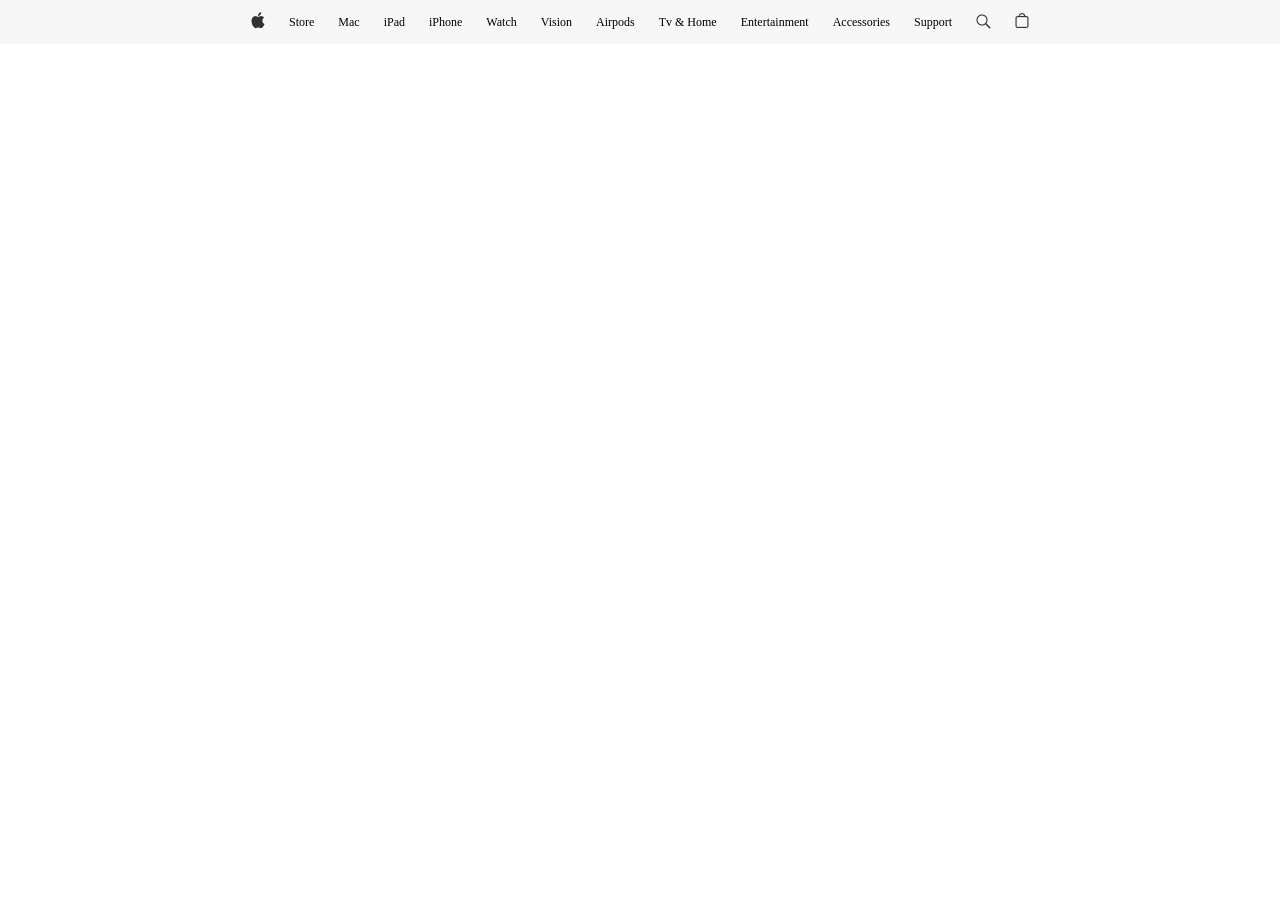
==== store.html @ e1847d2d "ehnii page duussan" ====
<!doctype html>
<html lang="en">
  <head>
    <meta charset="UTF-8" />
    <meta name="viewport" content="width=device-width, initial-scale=1.0" />
    <title>Store</title>
    <link rel="stylesheet" href="style2.css" />
  </head>
  <body>
    <nav>
      <img src="./logo.png" class="logo" />
      <a>Store</a>
      <a>Mac</a>
      <a>iPad</a>
      <a>iPhone</a>
      <a>Watch</a>
      <a>Vision</a>
      <a>Airpods</a>
      <a>Tv & Home</a>
      <a>Entertainment</a>
      <a>Accessories</a>
      <a>Support</a>
      <img src="../search.png" class="search" />
      <img src="../bag.png" class="bag" />
    </nav>
  </body>
</html>
---- style2.css ----
* {
  box-sizing: border-box;
  margin: 0;
  font-family: inter;
}
body {
  display: flex;
  align-items: center;
  flex-direction: column;
}
/* navbar fixed */
nav {
  width: 100%;
  height: 44px;
  display: flex;
  gap: 24px;
  font-family: Inter;
  font-size: 12px;
  font-weight: 400;
  align-items: center;
  justify-content: center;
  background-color: #f5f5f7cc;
  position: fixed;
}
.logo {
  width: 14px;
  height: 44px;
}
.search {
  width: 15px;
  height: 44px;
}
.bag {
  width: 14px;
  height: 44px;
}
/* navbar end */
span {
  font-family: inter;
  font-size: 14px;
  font-weight: 400;
  display: flex;
  justify-content: center;
  color: #1d1d1f;
  padding-top: 60px;
}
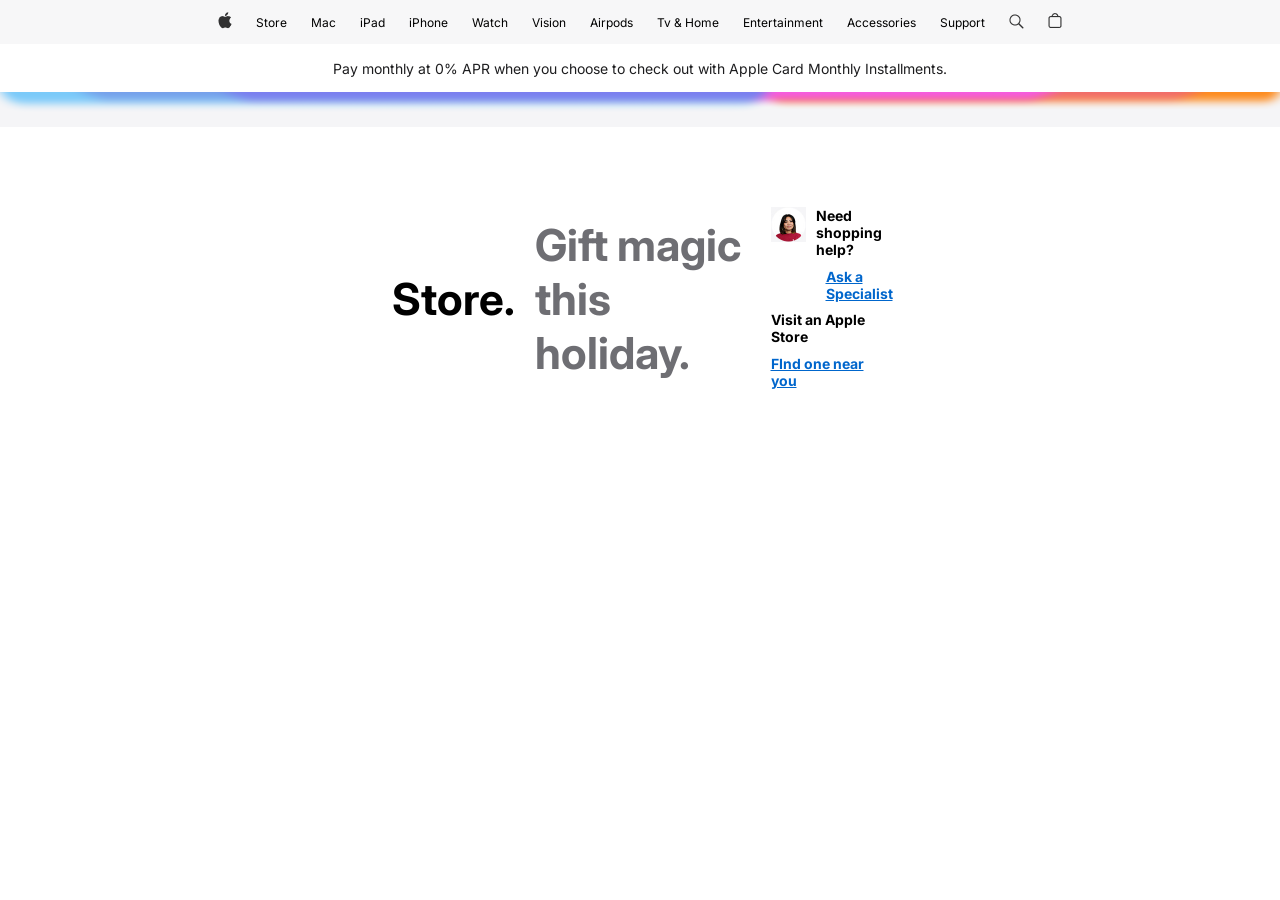
==== commit 18a0ab9a: "main ynzalna" ====
--- a/store.html
+++ b/store.html
@@ -5,6 +5,13 @@
     <meta name="viewport" content="width=device-width, initial-scale=1.0" />
     <title>Store</title>
     <link rel="stylesheet" href="style2.css" />
+
+    <link rel="preconnect" href="https://fonts.googleapis.com" />
+    <link rel="preconnect" href="https://fonts.gstatic.com" crossorigin />
+    <link
+      href="https://fonts.googleapis.com/css2?family=Inter:ital,opsz,wght@0,14..32,100..900;1,14..32,100..900&display=swap"
+      rel="stylesheet"
+    />
   </head>
   <body>
     <nav>
@@ -23,5 +30,23 @@
       <img src="../search.png" class="search" />
       <img src="../bag.png" class="bag" />
     </nav>
+    <span
+      >Pay monthly at 0% APR when you choose to check out with Apple Card
+      Monthly Installments.
+    </span>
+    <img class="color" src="./store-header.png" />
+    <main>
+      <h1>Store.</h1>
+      <h2>Gift magic this holiday.</h2>
+      <div class="Specialist">
+        <div class="specialist1">
+          <img src="./store-specialist.png" />
+          <p>Need shopping help?</p>
+        </div>
+        <a id="a">Ask a Specialist</a>
+        <p>Visit an Apple Store</p>
+        <a id="a2">FInd one near you</a>
+      </div>
+    </main>
   </body>
 </html>
--- a/style2.css
+++ b/style2.css
@@ -44,3 +44,61 @@
   color: #1d1d1f;
   padding-top: 60px;
 }
+.color {
+  width: 100%;
+  height: 35px;
+  margin-top: 15px;
+}
+main {
+  display: flex;
+  justify-content: center;
+  align-items: center;
+  padding-top: 80px;
+  gap: 20px;
+}
+h1 {
+  font-size: 44px;
+  font-weight: 700;
+}
+h2 {
+  font-size: 44px;
+  font-weight: 700;
+  color: #6e6e73;
+  width: 216px;
+}
+.Specialist {
+  display: flex;
+  flex-direction: column;
+  justify-content: space-between;
+  width: 118px;
+  height: 184px;
+}
+.specialist1 {
+  display: flex;
+  gap: 10px;
+}
+main img {
+  width: 35px;
+  height: 35px;
+}
+main p {
+  font-size: 14px;
+  font-weight: 700;
+  margin-bottom: 4px;
+}
+main a {
+  font-size: 14px;
+  font-weight: 700;
+  color: #0066cc;
+  text-decoration: underline;
+  width: 65px;
+  height: 36px;
+}
+#a {
+  position: relative;
+  left: 55px;
+}
+#a2 {
+  width: 100px;
+  height: 36px;
+}
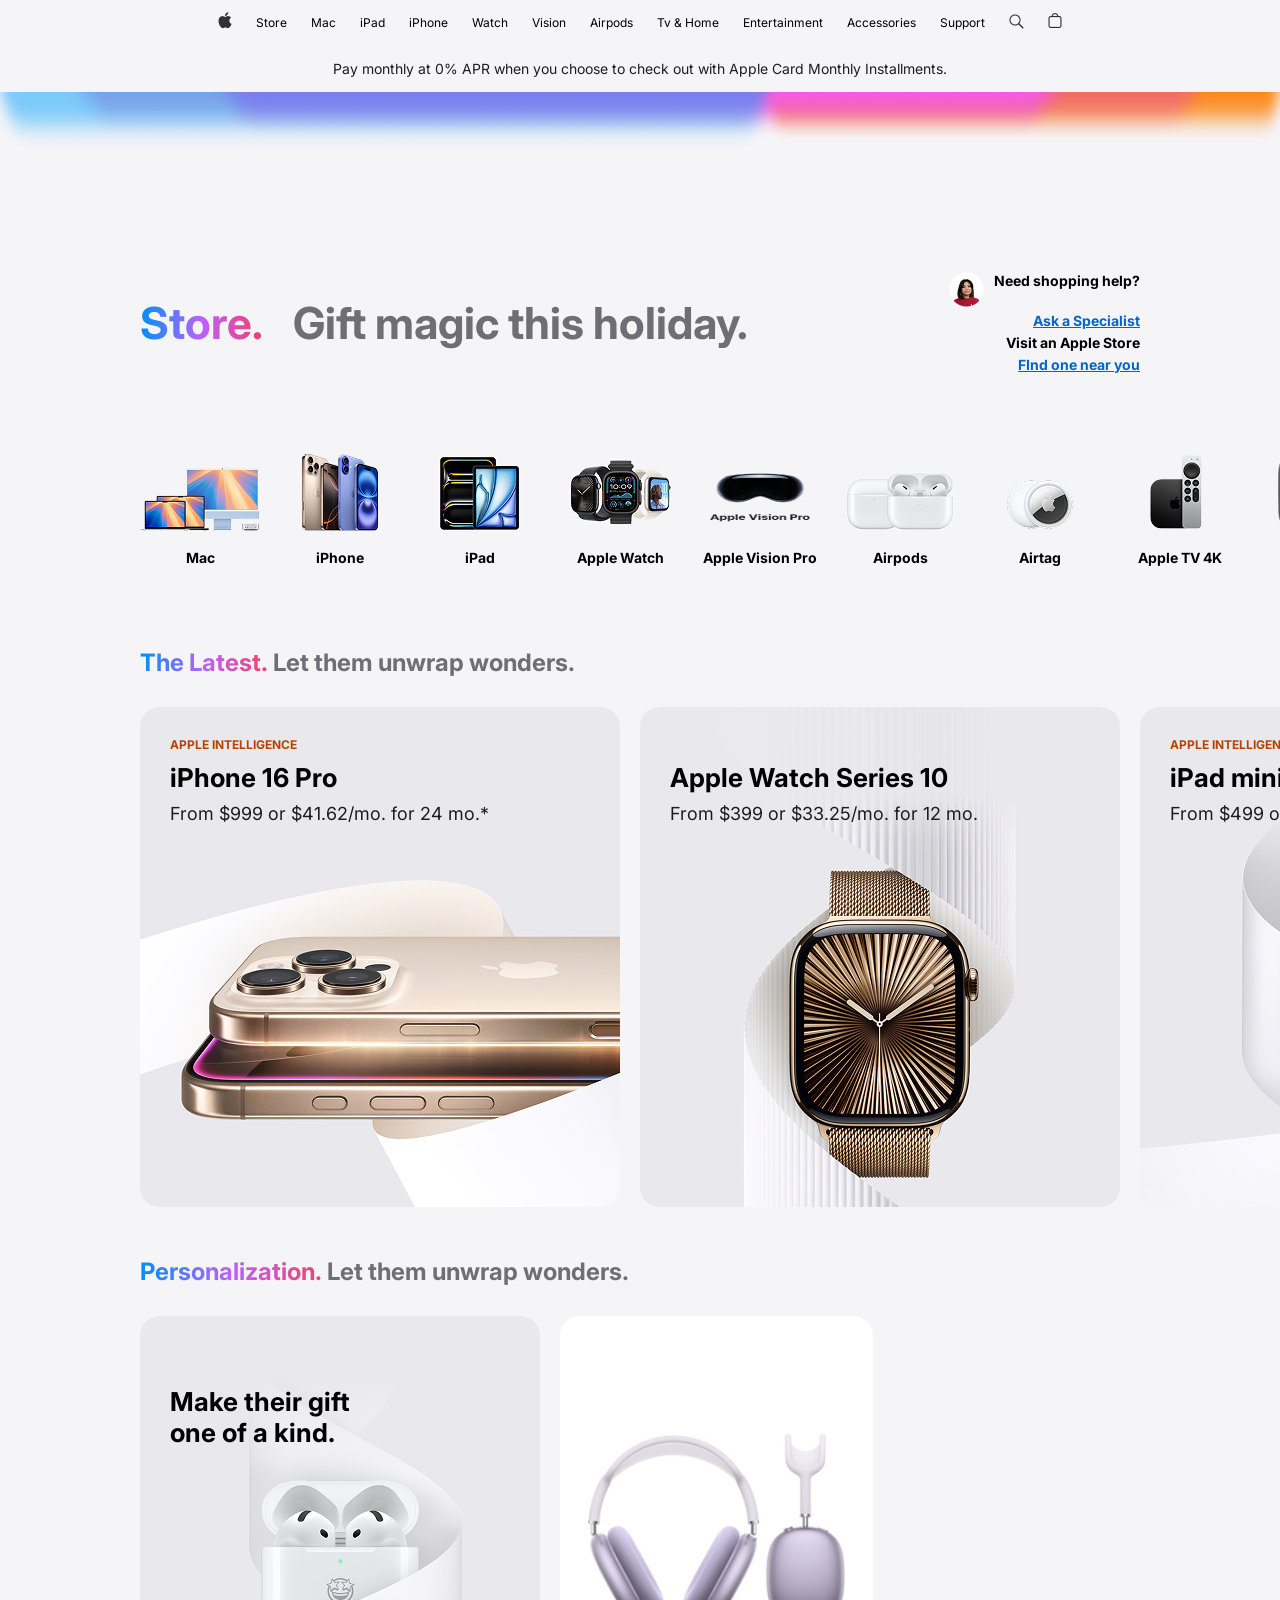
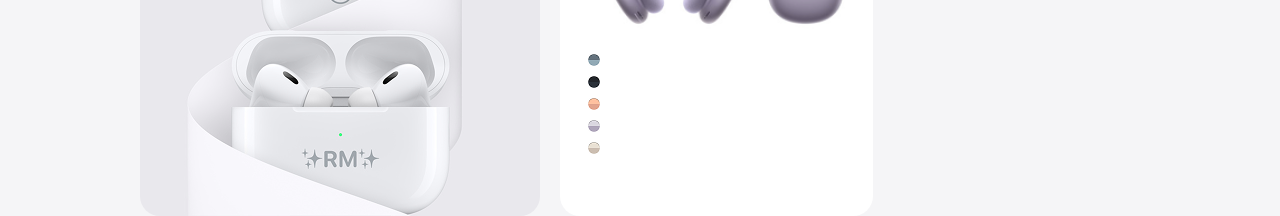
==== commit d384f945: "personalizationasaa urgljluulne" ====
--- a/store.html
+++ b/store.html
@@ -5,7 +5,6 @@
     <meta name="viewport" content="width=device-width, initial-scale=1.0" />
     <title>Store</title>
     <link rel="stylesheet" href="style2.css" />
-
     <link rel="preconnect" href="https://fonts.googleapis.com" />
     <link rel="preconnect" href="https://fonts.gstatic.com" crossorigin />
     <link
@@ -36,17 +35,118 @@
     </span>
     <img class="color" src="./store-header.png" />
     <main>
-      <h1>Store.</h1>
-      <h2>Gift magic this holiday.</h2>
+      <div class="header">
+        <h1>Store.</h1>
+        <h2>Gift magic this holiday.</h2>
+      </div>
       <div class="Specialist">
         <div class="specialist1">
           <img src="./store-specialist.png" />
           <p>Need shopping help?</p>
         </div>
-        <a id="a">Ask a Specialist</a>
+        <a>Ask a Specialist</a>
         <p>Visit an Apple Store</p>
-        <a id="a2">FInd one near you</a>
+        <a>FInd one near you</a>
       </div>
     </main>
+    <!-- product section -->
+    <section>
+      <div>
+        <img src="./store-card-13-mac-nav-202410.png" />
+        <p>Mac</p>
+      </div>
+      <div>
+        <img src="./store-card-13-iphone-nav-202409_GEO_US.png" />
+        <p>iPhone</p>
+      </div>
+      <div>
+        <img src="./store-card-13-ipad-nav-202405.png" />
+        <p>iPad</p>
+      </div>
+      <div>
+        <img src="./store-card-13-watch-nav-202409.png" />
+        <p>Apple Watch</p>
+      </div>
+      <div>
+        <img src="./Listitem.png" />
+        <p>Apple Vision Pro</p>
+      </div>
+      <div>
+        <img src="./store-card-13-airpods-nav-202409.png" />
+        <p>Airpods</p>
+      </div>
+      <div>
+        <img src="./store-card-13-airtags-nav-202108.png" />
+        <p>Airtag</p>
+      </div>
+      <div>
+        <img src="./store-card-13-appletv-nav-202210.png" />
+        <p>Apple TV 4K</p>
+      </div>
+      <div>
+        <img src="./store-card-13-homepod-nav-202301.png" />
+        <p>HomePod</p>
+      </div>
+      <div>
+        <img src="./store-card-13-accessories-nav-202409.png" />
+        <p>Accessories</p>
+      </div>
+      <div>
+        <img src="store-card-13-holiday-giftcards-asit-agc-nav-202111.png" />
+        <p>Apple Gift Card</p>
+      </div>
+    </section>
+
+    <div class="small-text">
+      <h1>The Latest.</h1>
+      <h2>Let them unwrap wonders.</h2>
+    </div>
+    <!-- products -->
+    <div class="Thelatest">
+      <div class="latest1">
+        <h6>APPLE INTELLIGENCE</h6>
+        <h4>iPhone 16 Pro</h4>
+        <p>From $999 or $41.62/mo. for 24 mo.*</p>
+      </div>
+      <div class="latest2">
+        <h4>Apple Watch Series 10</h4>
+        <p>From $399 or $33.25/mo. for 12 mo.</p>
+      </div>
+      <div class="latest3">
+        <h6>APPLE INTELLIGENCE</h6>
+        <h4>iPad mini</h4>
+        <p>From $499 or $41.58/mo. for 12 mo.</p>
+      </div>
+      <div class="latest4">
+        <h6>APPLE INTELLIGENCE</h6>
+        <h4>MacBook Pro</h4>
+        <p>From $1599 or $133.25/mo. for 12 mo.</p>
+      </div>
+    </div>
+    <div class="small-text">
+      <h1>Personalization.</h1>
+      <h2>Let them unwrap wonders.</h2>
+    </div>
+    <div class="personal">
+      <div class="personal1">Make their gift one of a kind.</div>
+      <div class="personal2">
+        <img src="./airpods-max-select-202409-purple.png" />
+        <div class="items">
+          <img src="./Item → airpods-max-select-202409-blue_SW_COLOR.png" /><img
+            src="./Item → airpods-max-select-202409-midnight_SW_COLOR.png"
+          /><img
+            src="./Item → airpods-max-select-202409-orange_SW_COLOR.png"
+          /><img
+            src="./Item → airpods-max-select-202409-purple_SW_COLOR.png"
+          /><img
+            src="./Item → airpods-max-select-202409-starlight_SW_COLOR.png"
+          />
+        </div>
+      </div>
+      <div class="personal3"></div>
+      <div class="personal4"></div>
+      <div class="personal5"></div>
+      <div class="personal6"></div>
+    </div>
   </body>
 </html>
--- a/style2.css
+++ b/style2.css
@@ -5,8 +5,8 @@
 }
 body {
   display: flex;
-  align-items: center;
-  flex-direction: column;
+  flex-direction: column;
+  background-color: #f5f5f7;
 }
 /* navbar fixed */
 nav {
@@ -46,32 +46,45 @@
 }
 .color {
   width: 100%;
-  height: 35px;
+  height: 100px;
   margin-top: 15px;
 }
 main {
   display: flex;
-  justify-content: center;
+  justify-content: space-between;
   align-items: center;
   padding-top: 80px;
   gap: 20px;
+  width: 100%;
+  padding-left: 140px;
+  padding-right: 140px;
+}
+.header {
+  display: flex;
+  gap: 30px;
 }
 h1 {
+  background-image: linear-gradient(
+    90deg,
+    #0090f7 0%,
+    #ba62fc 50%,
+    #f2416b 100%
+  );
+  background-clip: text;
+  -webkit-background-clip: text;
+  -webkit-text-fill-color: transparent;
   font-size: 44px;
-  font-weight: 700;
 }
 h2 {
   font-size: 44px;
   font-weight: 700;
   color: #6e6e73;
-  width: 216px;
 }
 .Specialist {
   display: flex;
   flex-direction: column;
-  justify-content: space-between;
-  width: 118px;
-  height: 184px;
+  gap: 5px;
+  text-align: end;
 }
 .specialist1 {
   display: flex;
@@ -84,21 +97,159 @@
 main p {
   font-size: 14px;
   font-weight: 700;
-  margin-bottom: 4px;
 }
 main a {
   font-size: 14px;
   font-weight: 700;
   color: #0066cc;
   text-decoration: underline;
-  width: 65px;
-  height: 36px;
-}
-#a {
-  position: relative;
-  left: 55px;
-}
-#a2 {
-  width: 100px;
-  height: 36px;
-}
+}
+section {
+  width: 100vw;
+  height: 145px;
+  padding-left: 140px;
+  display: flex;
+  margin-top: 80px;
+  gap: 20px;
+  text-align: center;
+  font-size: 14px;
+  font-weight: 700;
+  overflow-x: scroll;
+  scroll-behavior: smooth;
+  scrollbar-width: none;
+}
+section img {
+  width: 120px;
+  height: 78px;
+}
+section p {
+  margin-top: 15px;
+}
+.small-text {
+  font-size: 24px;
+  font-weight: 700;
+  padding-left: 140px;
+  display: flex;
+  gap: 5px;
+  margin-top: 50px;
+}
+.small-text h1 {
+  font-size: 24px;
+  font-weight: 700;
+}
+.small-text h2 {
+  font-size: 24px;
+  font-weight: 700;
+}
+/* products AAAAAAAAA */
+.Thelatest {
+  display: flex;
+  width: 100%;
+  height: 500px;
+  gap: 20px;
+  padding-left: 140px;
+  margin-top: 30px;
+  overflow-x: scroll;
+  scroll-behavior: smooth;
+}
+.Thelatest div {
+  min-width: 480px;
+  height: 500px;
+  border-radius: 20px;
+  padding: 30px;
+  display: flex;
+  gap: 10px;
+  flex-direction: column;
+}
+h6 {
+  color: #b64400;
+  font-size: 12px;
+  font-weight: 700;
+}
+h4 {
+  font-size: 26px;
+  font-weight: 700;
+}
+.Thelatest p {
+  font-size: 18px;
+  font-weight: 400;
+  color: #1d1d1f;
+}
+
+.latest1 {
+  background-image: url(./store-card-50-holiday-iphone-pro-202411_GEO_US.png);
+  background-size: cover;
+}
+.latest2 {
+  background-image: url(./store-card-50-holiday-watch-s10-202411.png);
+  background-size: cover;
+}
+.latest2 h4 {
+  margin-top: 25px;
+}
+.latest3 {
+  background-image: url(./store-card-50-holiday-ipad-mini-202411.png);
+  background-size: cover;
+}
+.latest4 {
+  background-image: url(./store-card-50-holiday-macbook-pro-202411.png);
+  background-size: cover;
+}
+/* product2 aaakjaas */
+.personal {
+  width: 100%;
+  height: 500px;
+  display: flex;
+  gap: 20px;
+  overflow-x: scroll;
+  scroll-behavior: smooth;
+  padding-left: 140px;
+  margin-top: 30px;
+}
+.personal div {
+  height: 500px;
+  border-radius: 20px;
+  display: flex;
+  gap: 10px;
+  flex-direction: column;
+}
+.personal1 {
+  background-image: url(./store-card-40-holiday-engraving-202411.png);
+  background-size: cover;
+  background-repeat: no-repeat;
+  min-width: 400px;
+  font-size: 26px;
+  font-weight: 700;
+  padding-left: 30px;
+  padding-top: 70px;
+  padding-right: 190px;
+}
+.personal2 {
+  min-width: 313px;
+  background-color: white;
+  padding-top: 71px;
+  padding-left: 28px;
+  padding-right: 28px;
+  padding-bottom: 32px;
+}
+.items {
+  width: 88px;
+  height: 12px;
+  display: flex;
+}
+.items img {
+  width: 12px;
+  height: 12px;
+}
+.personal3 {
+  min-width: 313px;
+}
+.personal4 {
+  min-width: 313px;
+}
+.personal5 {
+  min-width: 313px;
+}
+.personal6 {
+  min-width: 313px;
+}
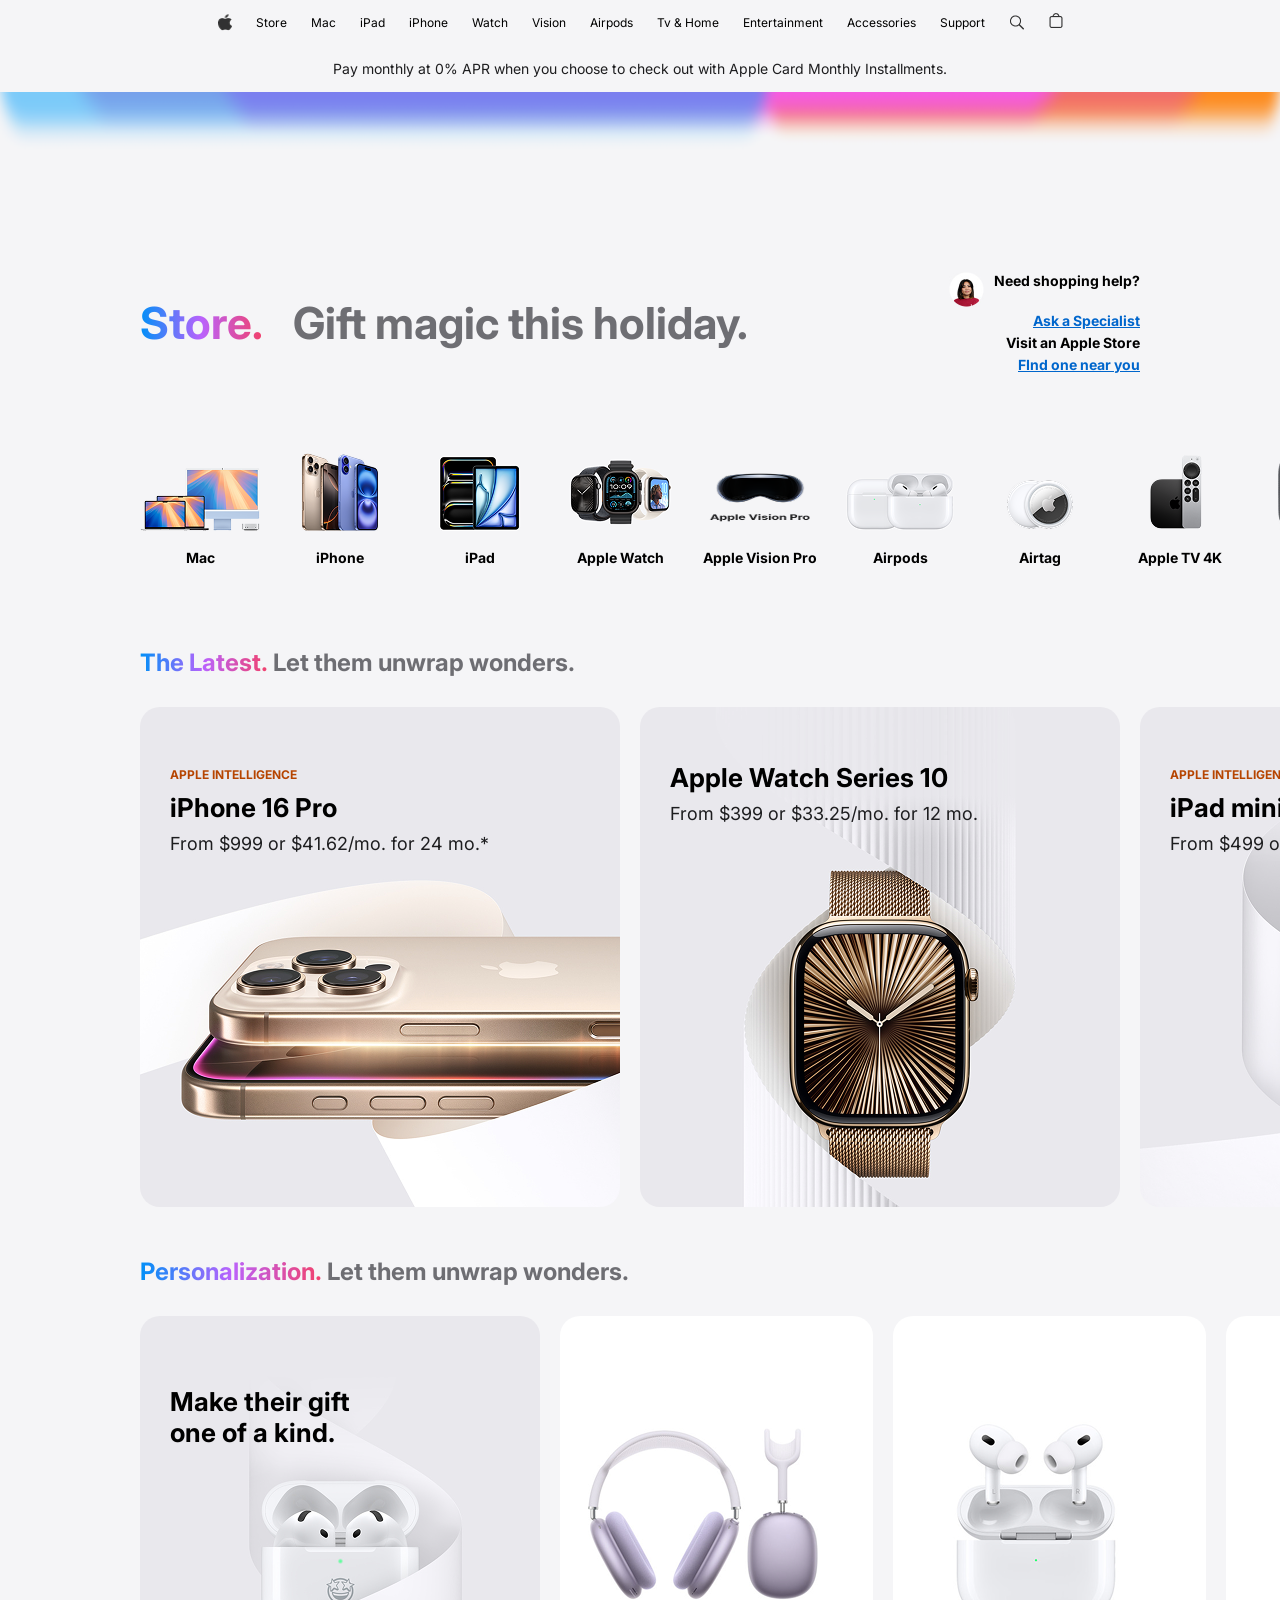
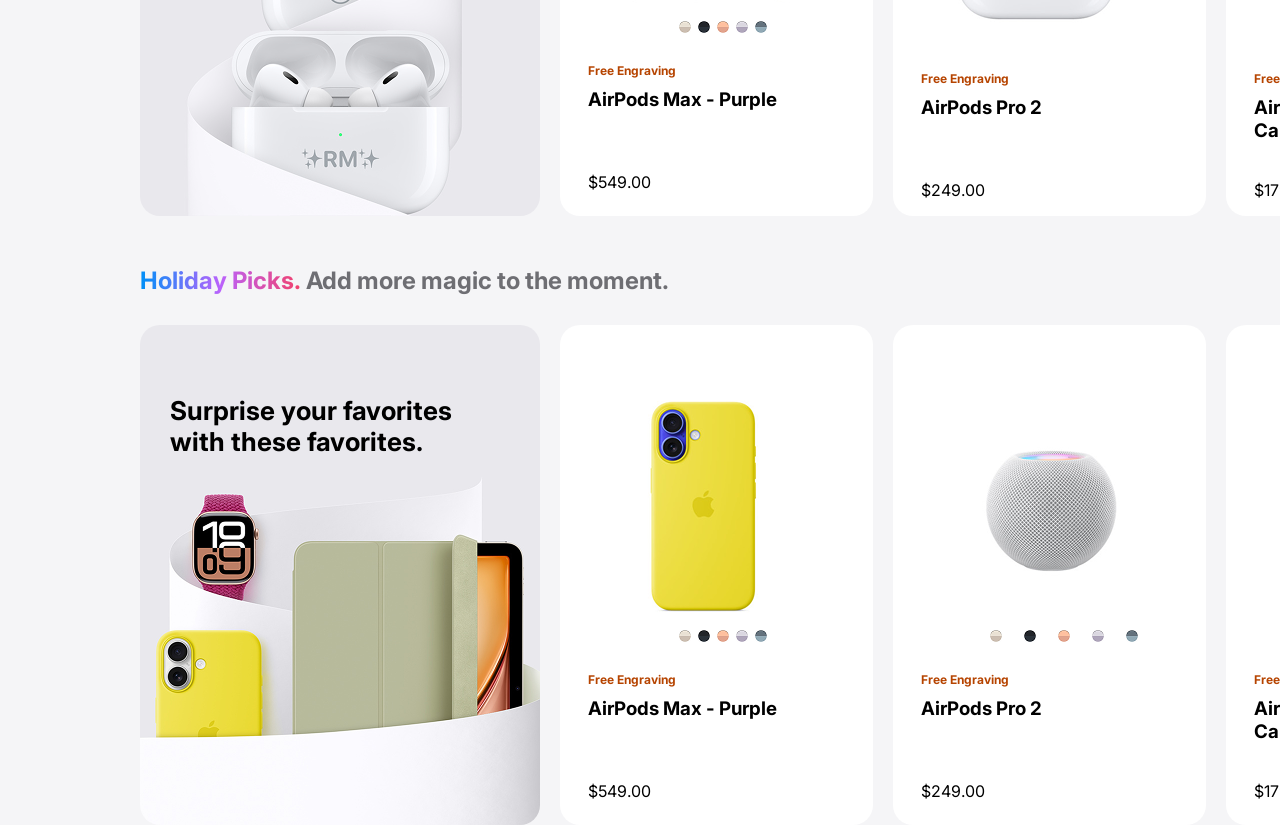
==== commit 28be4ec9: "done" ====
--- a/store.html
+++ b/store.html
@@ -4,7 +4,7 @@
     <meta charset="UTF-8" />
     <meta name="viewport" content="width=device-width, initial-scale=1.0" />
     <title>Store</title>
-    <link rel="stylesheet" href="style2.css" />
+    <link rel="stylesheet" href="store.css" />
     <link rel="preconnect" href="https://fonts.googleapis.com" />
     <link rel="preconnect" href="https://fonts.gstatic.com" crossorigin />
     <link
@@ -14,7 +14,7 @@
   </head>
   <body>
     <nav>
-      <img src="./logo.png" class="logo" />
+      <img src="./navbar_item_apple-logo.png" class="navbar_logo" />
       <a>Store</a>
       <a>Mac</a>
       <a>iPad</a>
@@ -26,8 +26,8 @@
       <a>Entertainment</a>
       <a>Accessories</a>
       <a>Support</a>
-      <img src="../search.png" class="search" />
-      <img src="../bag.png" class="bag" />
+      <img src="./navbar_item_search.png" class="search" />
+      <img src="./navbar_item_bag.png" class="bag" />
     </nav>
     <span
       >Pay monthly at 0% APR when you choose to check out with Apple Card
@@ -130,23 +130,171 @@
     <div class="personal">
       <div class="personal1">Make their gift one of a kind.</div>
       <div class="personal2">
-        <img src="./airpods-max-select-202409-purple.png" />
+        <img src="./personal_item_2.png" />
         <div class="items">
-          <img src="./Item → airpods-max-select-202409-blue_SW_COLOR.png" /><img
-            src="./Item → airpods-max-select-202409-midnight_SW_COLOR.png"
-          /><img
-            src="./Item → airpods-max-select-202409-orange_SW_COLOR.png"
-          /><img
-            src="./Item → airpods-max-select-202409-purple_SW_COLOR.png"
-          /><img
-            src="./Item → airpods-max-select-202409-starlight_SW_COLOR.png"
-          />
-        </div>
-      </div>
-      <div class="personal3"></div>
-      <div class="personal4"></div>
-      <div class="personal5"></div>
-      <div class="personal6"></div>
+          <img src="./personal_color_1.png" /><img
+            src="./personal_color_2.png"
+          /><img src="./personal_color_3.png" /><img
+            src="./personal_color_4.png"
+          /><img src="./personal_color_5.png" />
+        </div>
+        <div class="price">
+          <div class="price1">
+            <h6>Free Engraving</h6>
+            <h3>AirPods Max - Purple</h3>
+          </div>
+          <div class="price2">
+            <p>$549.00</p>
+          </div>
+        </div>
+      </div>
+      <div class="personal3">
+        <div class="personal2">
+          <img src="./personal_item_3.png" />
+          <div class="price">
+            <div class="price1">
+              <h6>Free Engraving</h6>
+              <h3>AirPods Pro 2</h3>
+            </div>
+            <div class="price2">
+              <p>$249.00</p>
+            </div>
+          </div>
+        </div>
+      </div>
+      <div class="personal3">
+        <div class="personal2">
+          <img src="./personal_item_4.png" />
+          <div class="price">
+            <div class="price1">
+              <h6>Free Engraving</h6>
+              <h3>AirPods 4 with Active Noise Cancellation</h3>
+            </div>
+            <div class="price2">
+              <p>$179.00</p>
+            </div>
+          </div>
+        </div>
+      </div>
+      <div class="personal3">
+        <div class="personal2">
+          <img src="./personal_item_5.png" />
+          <div class="price">
+            <div class="price1">
+              <h6>Free Engraving</h6>
+              <h3>Apple Pencil Pro</h3>
+            </div>
+            <div class="price2">
+              <p>$49.00</p>
+            </div>
+          </div>
+        </div>
+      </div>
+      <div class="personal3">
+        <div class="personal2">
+          <img src="./personal_item_6.png" />
+          <div class="price">
+            <div class="price1">
+              <h6>Free Engraving</h6>
+              <h3>AirPods 4 with Active Noise Cancellation</h3>
+            </div>
+            <div class="price2">
+              <p>$179.00</p>
+            </div>
+          </div>
+        </div>
+      </div>
+    </div>
+    <div class="small-text">
+      <h1>Holiday Picks.</h1>
+      <h2>Add more magic to the moment.</h2>
+    </div>
+
+    <!-- 3 AAAAAAAAAAAAAAA -->
+    <div class="personal" id="personal">
+      <div class="personal4">Surprise your favorites with these favorites.</div>
+      <div class="personal2">
+        <img src="./holiday_item_2.png" />
+        <div class="items">
+          <img src="./personal_color_1.png" /><img
+            src="./personal_color_2.png"
+          /><img src="./personal_color_3.png" /><img
+            src="./personal_color_4.png"
+          /><img src="./personal_color_5.png" />
+        </div>
+        <div class="price">
+          <div class="price1">
+            <h6>Free Engraving</h6>
+            <h3>AirPods Max - Purple</h3>
+          </div>
+          <div class="price2">
+            <p>$549.00</p>
+          </div>
+        </div>
+      </div>
+      <div class="personal3">
+        <div class="personal2">
+          <img src="./holiday_item_3.png" />
+          <div class="items">
+            <img src="./personal_color_1.png" /><img
+              src="./personal_color_2.png"
+            /><img src="./personal_color_3.png" /><img
+              src="./personal_color_4.png"
+            /><img src="./personal_color_5.png" />
+          </div>
+          <div class="price">
+            <div class="price1">
+              <h6>Free Engraving</h6>
+              <h3>AirPods Pro 2</h3>
+            </div>
+            <div class="price2">
+              <p>$249.00</p>
+            </div>
+          </div>
+        </div>
+      </div>
+      <div class="personal3">
+        <div class="personal2">
+          <img src="./holiday_item_4.png" />
+          <div class="items">
+            <img src="./personal_color_1.png" /><img
+              src="./personal_color_2.png"
+            /><img src="./personal_color_3.png" /><img
+              src="./personal_color_4.png"
+            /><img src="./personal_color_5.png" />
+          </div>
+          <div class="price">
+            <div class="price1">
+              <h6>Free Engraving</h6>
+              <h3>AirPods 4 with Active Noise Cancellation</h3>
+            </div>
+            <div class="price2">
+              <p>$179.00</p>
+            </div>
+          </div>
+        </div>
+      </div>
+      <div class="personal3">
+        <div class="personal2">
+          <img src="./holiday_item_5.png" />
+          <div class="items">
+            <img src="./personal_color_1.png" /><img
+              src="./personal_color_2.png"
+            /><img src="./personal_color_3.png" /><img
+              src="./personal_color_4.png"
+            /><img src="./personal_color_5.png" />
+          </div>
+          <div class="price">
+            <div class="price1">
+              <h6>Free Engraving</h6>
+              <h3>Apple Pencil Pro</h3>
+            </div>
+            <div class="price2">
+              <p>$49.00</p>
+            </div>
+          </div>
+        </div>
+      </div>
     </div>
   </body>
 </html>
--- a/store.css
+++ b/store.css
@@ -0,0 +1,280 @@
+* {
+  box-sizing: border-box;
+  margin: 0;
+  font-family: inter;
+  scrollbar-width: none;
+}
+body {
+  display: flex;
+  flex-direction: column;
+  background-color: #f5f5f7;
+}
+/* navbar fixed */
+nav {
+  width: 100%;
+  height: 44px;
+  display: flex;
+  gap: 24px;
+  font-family: Inter;
+  font-size: 12px;
+  font-weight: 400;
+  align-items: center;
+  justify-content: center;
+  background-color: #f5f5f7cc;
+  position: fixed;
+}
+.navbar_logo {
+  width: 14px;
+  height: 17px;
+}
+.navbar_search {
+  width: 15px;
+  height: 44px;
+}
+.bag {
+  width: 14px;
+  height: 44px;
+}
+/* navbar end */
+span {
+  font-family: inter;
+  font-size: 14px;
+  font-weight: 400;
+  display: flex;
+  justify-content: center;
+  color: #1d1d1f;
+  padding-top: 60px;
+}
+.color {
+  width: 100%;
+  height: 100px;
+  margin-top: 15px;
+}
+main {
+  display: flex;
+  justify-content: space-between;
+  align-items: center;
+  padding-top: 80px;
+  gap: 20px;
+  width: 100%;
+  padding-left: 140px;
+  padding-right: 140px;
+}
+.header {
+  display: flex;
+  gap: 30px;
+}
+h1 {
+  background-image: linear-gradient(
+    90deg,
+    #0090f7 0%,
+    #ba62fc 50%,
+    #f2416b 100%
+  );
+  background-clip: text;
+  -webkit-background-clip: text;
+  -webkit-text-fill-color: transparent;
+  font-size: 44px;
+}
+h2 {
+  font-size: 44px;
+  font-weight: 700;
+  color: #6e6e73;
+}
+.Specialist {
+  display: flex;
+  flex-direction: column;
+  gap: 5px;
+  text-align: end;
+}
+.specialist1 {
+  display: flex;
+  gap: 10px;
+}
+main img {
+  width: 35px;
+  height: 35px;
+}
+main p {
+  font-size: 14px;
+  font-weight: 700;
+}
+main a {
+  font-size: 14px;
+  font-weight: 700;
+  color: #0066cc;
+  text-decoration: underline;
+}
+section {
+  width: 100vw;
+  height: 145px;
+  padding-left: 140px;
+  display: flex;
+  margin-top: 80px;
+  gap: 20px;
+  text-align: center;
+  font-size: 14px;
+  font-weight: 700;
+  overflow-x: scroll;
+  scroll-behavior: smooth;
+  scrollbar-width: none;
+}
+section img {
+  width: 120px;
+  height: 78px;
+}
+section p {
+  margin-top: 15px;
+}
+.small-text {
+  font-size: 24px;
+  font-weight: 700;
+  padding-left: 140px;
+  display: flex;
+  gap: 5px;
+  margin-top: 50px;
+}
+.small-text h1 {
+  font-size: 24px;
+  font-weight: 700;
+}
+.small-text h2 {
+  font-size: 24px;
+  font-weight: 700;
+}
+/* products AAAAAAAAA */
+.Thelatest {
+  display: flex;
+  width: 100%;
+  height: 500px;
+  gap: 20px;
+  padding-left: 140px;
+  margin-top: 30px;
+  overflow-x: scroll;
+  scroll-behavior: smooth;
+  scrollbar-width: none;
+}
+.Thelatest div {
+  min-width: 480px;
+  height: 500px;
+  border-radius: 20px;
+  padding: 30px;
+  display: flex;
+  gap: 10px;
+  flex-direction: column;
+}
+h6 {
+  color: #b64400;
+  font-size: 12px;
+  font-weight: 700;
+}
+h4 {
+  font-size: 26px;
+  font-weight: 700;
+}
+.Thelatest p {
+  font-size: 18px;
+  font-weight: 400;
+  color: #1d1d1f;
+}
+
+.latest1 {
+  background-image: url(./store-card-50-holiday-iphone-pro-202411_GEO_US.png);
+  background-size: cover;
+}
+.latest2 {
+  background-image: url(./store-card-50-holiday-watch-s10-202411.png);
+  background-size: cover;
+}
+.latest2 h4 {
+  margin-top: 25px;
+}
+.latest3 {
+  background-image: url(./store-card-50-holiday-ipad-mini-202411.png);
+  background-size: cover;
+}
+.latest4 {
+  background-image: url(./store-card-50-holiday-macbook-pro-202411.png);
+  background-size: cover;
+}
+/* product2 aaakjaas */
+.personal {
+  width: 100%;
+  display: flex;
+  gap: 20px;
+  overflow-x: scroll;
+  scroll-behavior: smooth;
+  padding-left: 140px;
+  margin-top: 30px;
+  scrollbar-width: none;
+}
+.personal div {
+  border-radius: 20px;
+}
+.personal1 {
+  background-image: url(./personal_item_1.png);
+  height: 500px;
+  background-size: cover;
+  background-repeat: no-repeat;
+  min-width: 400px;
+  font-size: 26px;
+  font-weight: 700;
+  padding-left: 30px;
+  padding-top: 70px;
+  padding-right: 190px;
+}
+.personal2 {
+  min-width: 313px;
+  height: 500px;
+  background-color: white;
+  padding-top: 71px;
+  padding-left: 28px;
+  padding-right: 28px;
+  padding-bottom: 32px;
+}
+.items {
+  width: 270px;
+  height: 12px;
+  display: flex;
+  gap: 7px;
+  justify-content: center;
+}
+.items img {
+  width: 12px;
+  height: 12px;
+}
+h6 {
+  margin-top: 30px;
+}
+.price1 h3 {
+  margin-top: 10px;
+  width: 257px;
+}
+.price {
+  display: flex;
+  flex-direction: column;
+  justify-content: space-between;
+  height: 159px;
+}
+.personal3 {
+  min-width: 313px;
+}
+.personal3 img {
+  margin-top: 20px;
+}
+#personal .personal3 img {
+  margin-top: 0;
+  margin-left: 15px;
+}
+.personal4 {
+  background-image: url(./holiday_item_1.png);
+  height: 500px;
+  background-size: cover;
+  background-repeat: no-repeat;
+  min-width: 400px;
+  font-size: 26px;
+  font-weight: 700;
+  padding-left: 30px;
+  padding-top: 70px;
+  padding-right: 50px;
+}
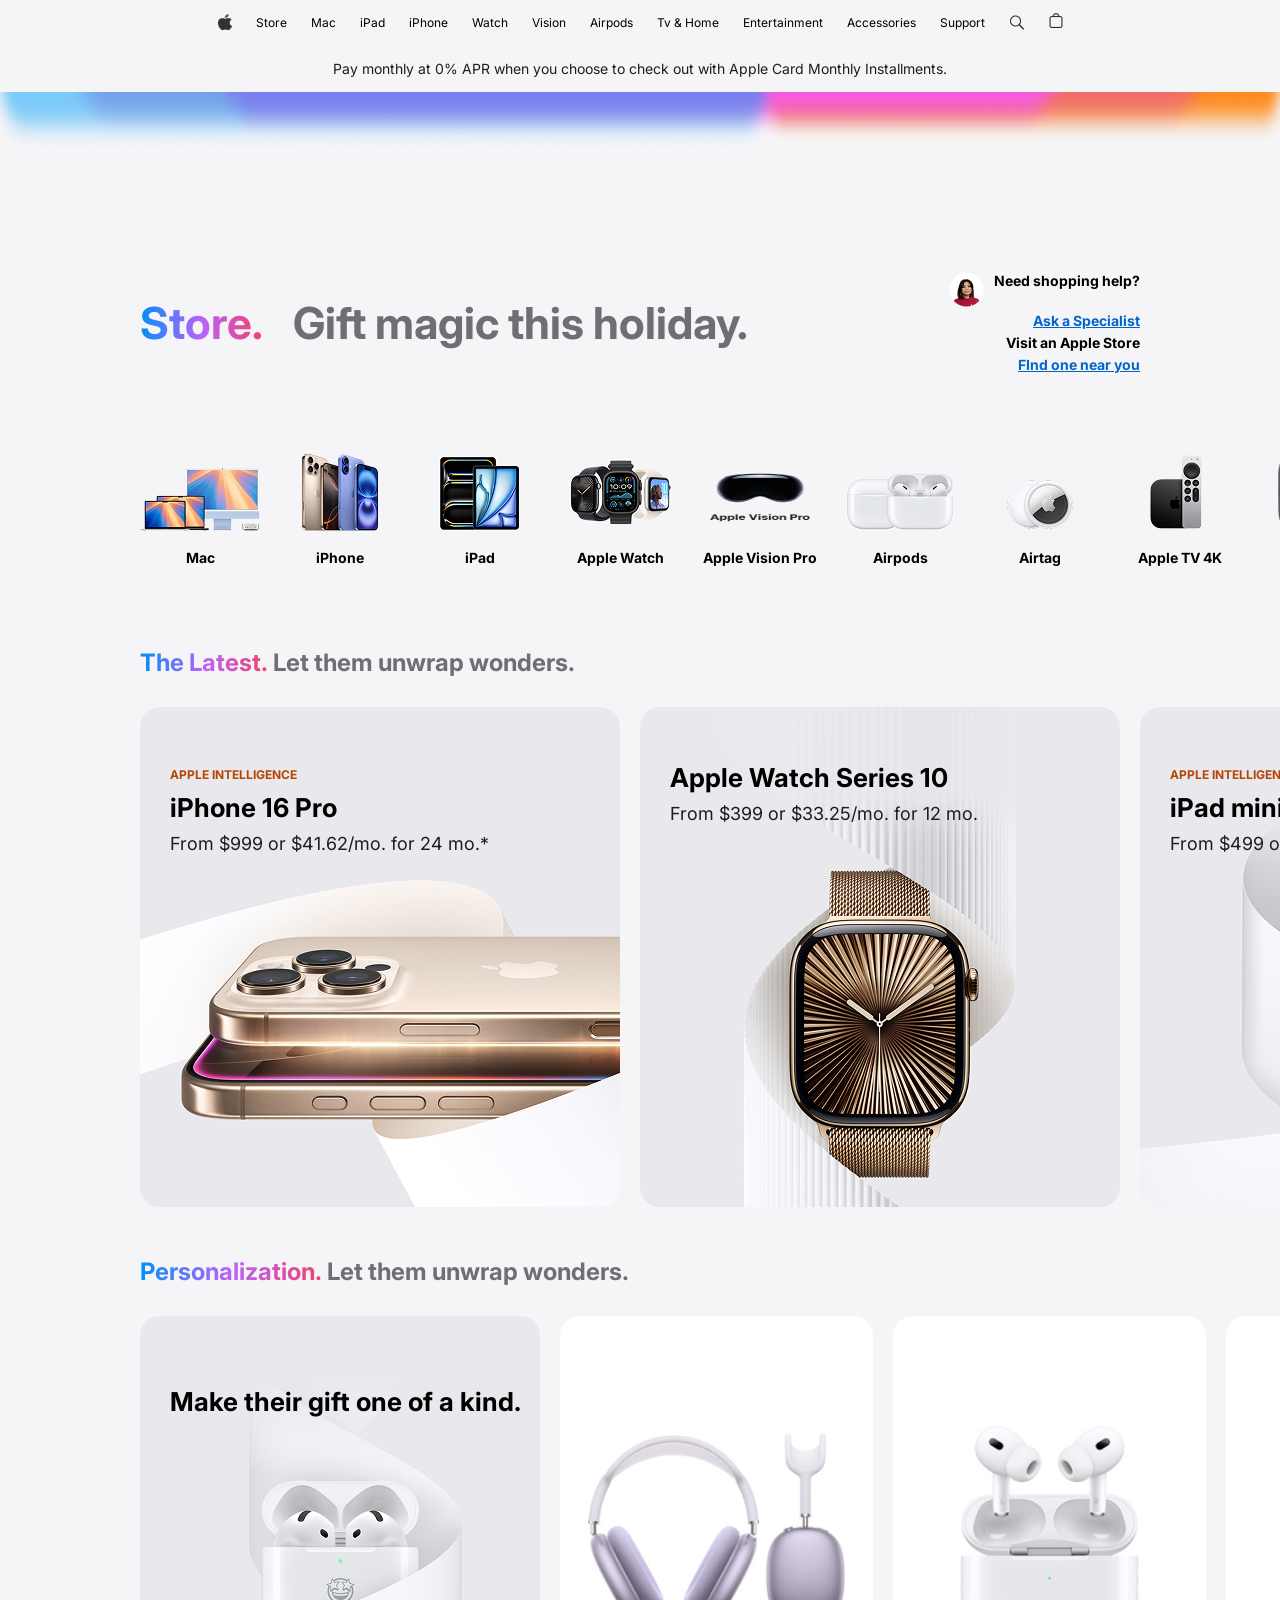
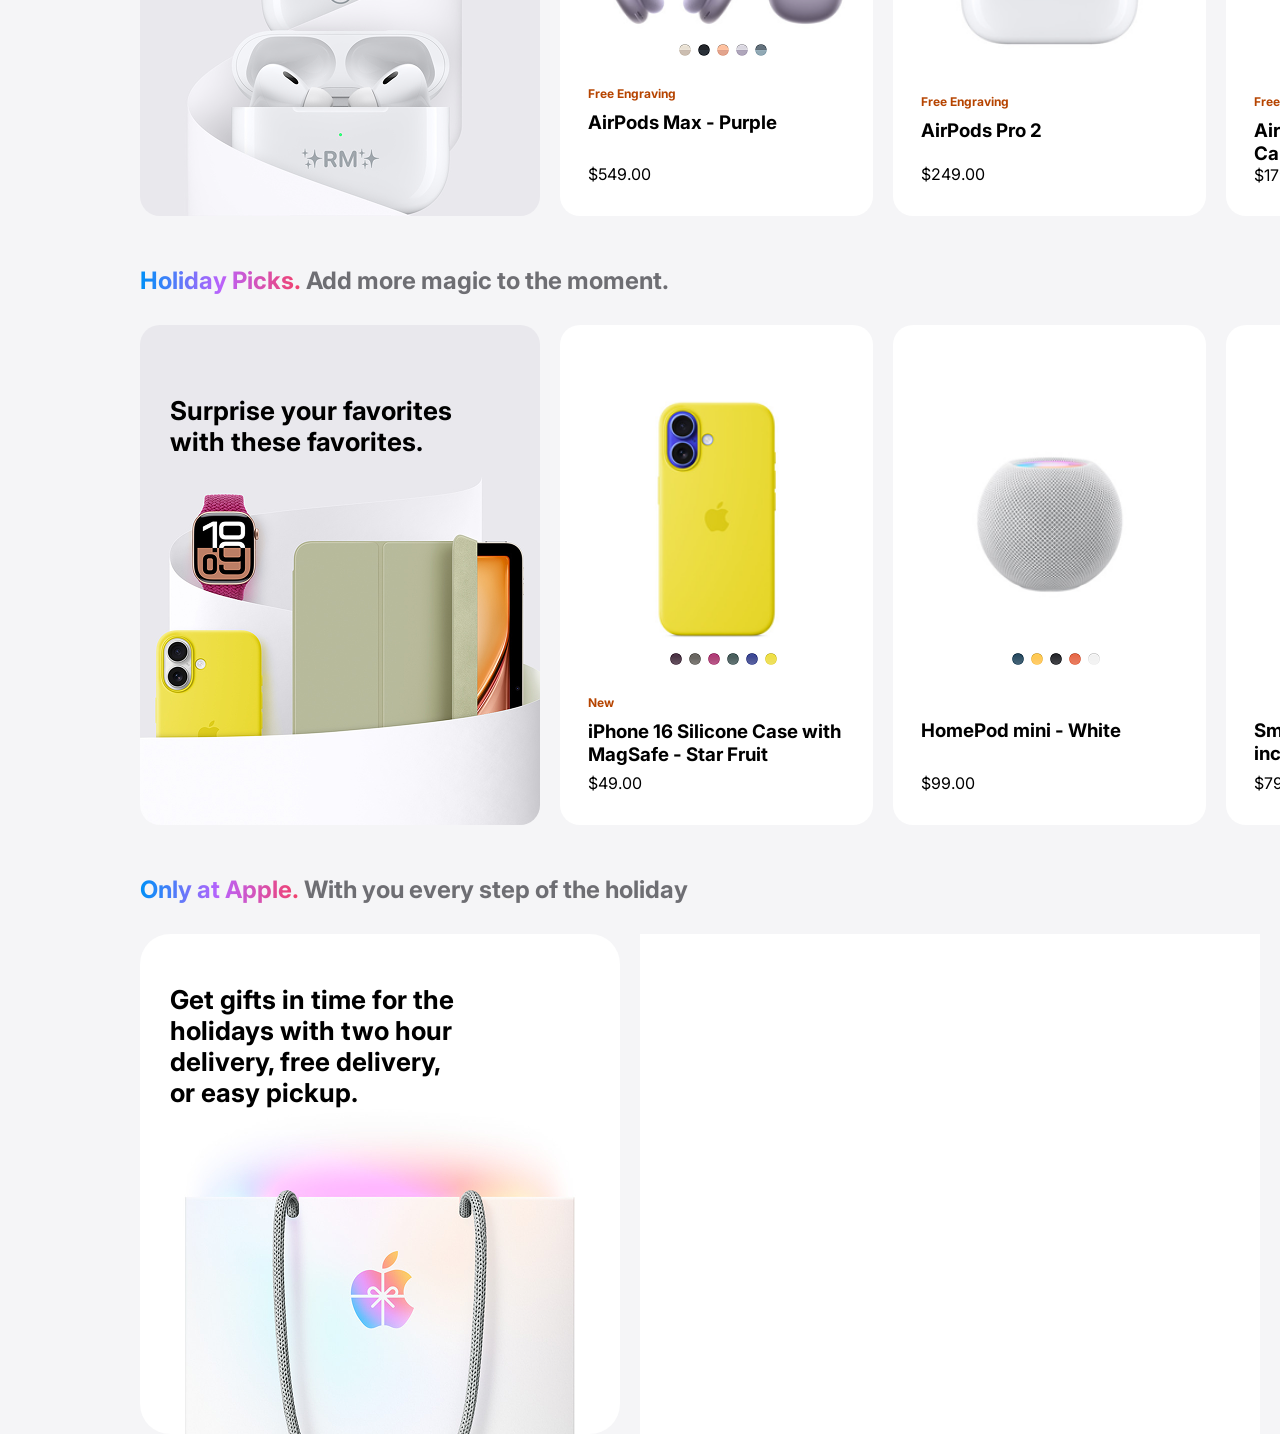
==== commit 408b3d73: "done" ====
--- a/store.html
+++ b/store.html
@@ -190,20 +190,6 @@
           </div>
         </div>
       </div>
-      <div class="personal3">
-        <div class="personal2">
-          <img src="./personal_item_6.png" />
-          <div class="price">
-            <div class="price1">
-              <h6>Free Engraving</h6>
-              <h3>AirPods 4 with Active Noise Cancellation</h3>
-            </div>
-            <div class="price2">
-              <p>$179.00</p>
-            </div>
-          </div>
-        </div>
-      </div>
     </div>
     <div class="small-text">
       <h1>Holiday Picks.</h1>
@@ -212,89 +198,103 @@
 
     <!-- 3 AAAAAAAAAAAAAAA -->
     <div class="personal" id="personal">
-      <div class="personal4">Surprise your favorites with these favorites.</div>
+      <div class="personal4">
+        <p>Surprise your favorites with these favorites.</p>
+      </div>
       <div class="personal2">
         <img src="./holiday_item_2.png" />
         <div class="items">
-          <img src="./personal_color_1.png" /><img
-            src="./personal_color_2.png"
-          /><img src="./personal_color_3.png" /><img
-            src="./personal_color_4.png"
-          /><img src="./personal_color_5.png" />
+          <img src="./holiday_color_1.png" /><img
+            src="./holiday_color_2.png"
+          /><img src="./holiday_color_3.png" /><img
+            src="./holiday_color_4.png"
+          /><img src="./holiday_color_5.png" />
+          <img src="./holiday_color_6.png" />
         </div>
         <div class="price">
           <div class="price1">
-            <h6>Free Engraving</h6>
-            <h3>AirPods Max - Purple</h3>
+            <h6>New</h6>
+            <h3>iPhone 16 Silicone Case with MagSafe - Star Fruit</h3>
           </div>
           <div class="price2">
-            <p>$549.00</p>
-          </div>
-        </div>
-      </div>
-      <div class="personal3">
-        <div class="personal2">
-          <img src="./holiday_item_3.png" />
-          <div class="items">
-            <img src="./personal_color_1.png" /><img
-              src="./personal_color_2.png"
-            /><img src="./personal_color_3.png" /><img
-              src="./personal_color_4.png"
-            /><img src="./personal_color_5.png" />
-          </div>
-          <div class="price">
-            <div class="price1">
-              <h6>Free Engraving</h6>
-              <h3>AirPods Pro 2</h3>
-            </div>
-            <div class="price2">
-              <p>$249.00</p>
-            </div>
-          </div>
-        </div>
-      </div>
-      <div class="personal3">
-        <div class="personal2">
-          <img src="./holiday_item_4.png" />
-          <div class="items">
-            <img src="./personal_color_1.png" /><img
-              src="./personal_color_2.png"
-            /><img src="./personal_color_3.png" /><img
-              src="./personal_color_4.png"
-            /><img src="./personal_color_5.png" />
-          </div>
-          <div class="price">
-            <div class="price1">
-              <h6>Free Engraving</h6>
-              <h3>AirPods 4 with Active Noise Cancellation</h3>
-            </div>
-            <div class="price2">
-              <p>$179.00</p>
-            </div>
-          </div>
-        </div>
-      </div>
-      <div class="personal3">
-        <div class="personal2">
-          <img src="./holiday_item_5.png" />
-          <div class="items">
-            <img src="./personal_color_1.png" /><img
-              src="./personal_color_2.png"
-            /><img src="./personal_color_3.png" /><img
-              src="./personal_color_4.png"
-            /><img src="./personal_color_5.png" />
-          </div>
-          <div class="price">
-            <div class="price1">
-              <h6>Free Engraving</h6>
-              <h3>Apple Pencil Pro</h3>
-            </div>
-            <div class="price2">
-              <p>$49.00</p>
-            </div>
-          </div>
-        </div>
-      </div>
+            <p>$49.00</p>
+          </div>
+        </div>
+      </div>
+      <div class="personal2">
+        <img src="./holiday_item_3.png" />
+        <div class="items">
+          <img src="./holiday_color_3_1.png" /><img
+            src="./holiday_color_3_2.png"
+          /><img src="./holiday_color_3_3.png" /><img
+            src="./holiday_color_3_4.png"
+          /><img src="./holiday_color_3_5.png" />
+        </div>
+        <div class="price" id="price">
+          <div class="price1">
+            <h3>HomePod mini - White</h3>
+          </div>
+          <div class="price2">
+            <p>$99.00</p>
+          </div>
+        </div>
+      </div>
+      <div class="personal2">
+        <img src="./holiday_item_4.png" />
+        <div class="items">
+          <img src="./holiday_color_4_1.png" /><img
+            src="./holiday_color_4_2.png"
+          /><img src="./holiday_color_4_3.png" /><img
+            src="./holiday_color_4_4.png"
+          />
+        </div>
+        <div class="price" id="price">
+          <div class="price1">
+            <h3>Smart Folio for iPad Air 11 - inch (M2) - Sage</h3>
+          </div>
+          <div class="price2" id="price2">
+            <p>$79.00</p>
+          </div>
+        </div>
+      </div>
+      <div class="personal2">
+        <img src="./holiday_item_5.png" />
+        <div class="items">
+          <img src="./holiday_color_5_1.png" /><img
+            src="./holiday_color_5_2.png"
+          /><img src="./holiday_color_5_3.png" />
+        </div>
+        <div class="price">
+          <div class="price1">
+            <h6>New</h6>
+            <h3>Beats Solo 4 - On - Ear Wireless Headphones</h3>
+          </div>
+          <div class="price2">
+            <p>$79.00</p>
+          </div>
+        </div>
+      </div>
+    </div>
+    <!-- aaaaa medehgui -->
+    <div class="small-text">
+      <h1>Only at Apple.</h1>
+      <h2>With you every step of the holiday</h2>
+    </div>
+    <!-- only at hho -->
+    <div class="only_at_apple">
+      <div class="only1">
+        <p>
+          Get gifts in time for the holidays with two hour delivery, free
+          delivery, or easy pickup.
+        </p>
+      </div>
+      <div class="only2">
+        <div class="grid1"></div>
+        <div class="grid1"></div>
+        <div class="grid1"></div>
+        <div class="grid1"></div>
+      </div>
+      <div class="only3"></div>
     </div>
   </body>
 </html>
--- a/store.css
+++ b/store.css
@@ -221,7 +221,6 @@
   font-weight: 700;
   padding-left: 30px;
   padding-top: 70px;
-  padding-right: 190px;
 }
 .personal2 {
   min-width: 313px;
@@ -231,6 +230,8 @@
   padding-left: 28px;
   padding-right: 28px;
   padding-bottom: 32px;
+  display: flex;
+  flex-direction: column;
 }
 .items {
   width: 270px;
@@ -256,6 +257,9 @@
   justify-content: space-between;
   height: 159px;
 }
+#price {
+  margin-top: 44px;
+}
 .personal3 {
   min-width: 313px;
 }
@@ -276,5 +280,40 @@
   font-weight: 700;
   padding-left: 30px;
   padding-top: 70px;
-  padding-right: 50px;
-}
+}
+.personal4 p {
+  width: 290px;
+}
+/* ///// */
+.only_at_apple {
+  width: 100%;
+  width: 100%;
+  display: flex;
+  gap: 20px;
+  overflow-x: scroll;
+  scroll-behavior: smooth;
+  padding-left: 140px;
+  margin-top: 30px;
+  scrollbar-width: none;
+}
+.only1 {
+  min-width: 480px;
+  height: 500px;
+  background-image: url(onlyatapple_1.png);
+  font-size: 26px;
+  font-weight: 700;
+  padding-left: 30px;
+  padding-top: 50px;
+  border-radius: 30px;
+}
+.only1 p {
+  width: 305px;
+  height: 500px;
+}
+.only2 {
+  width: 646px;
+  height: 500px;
+  display: grid;
+
+  background-color: white;
+}
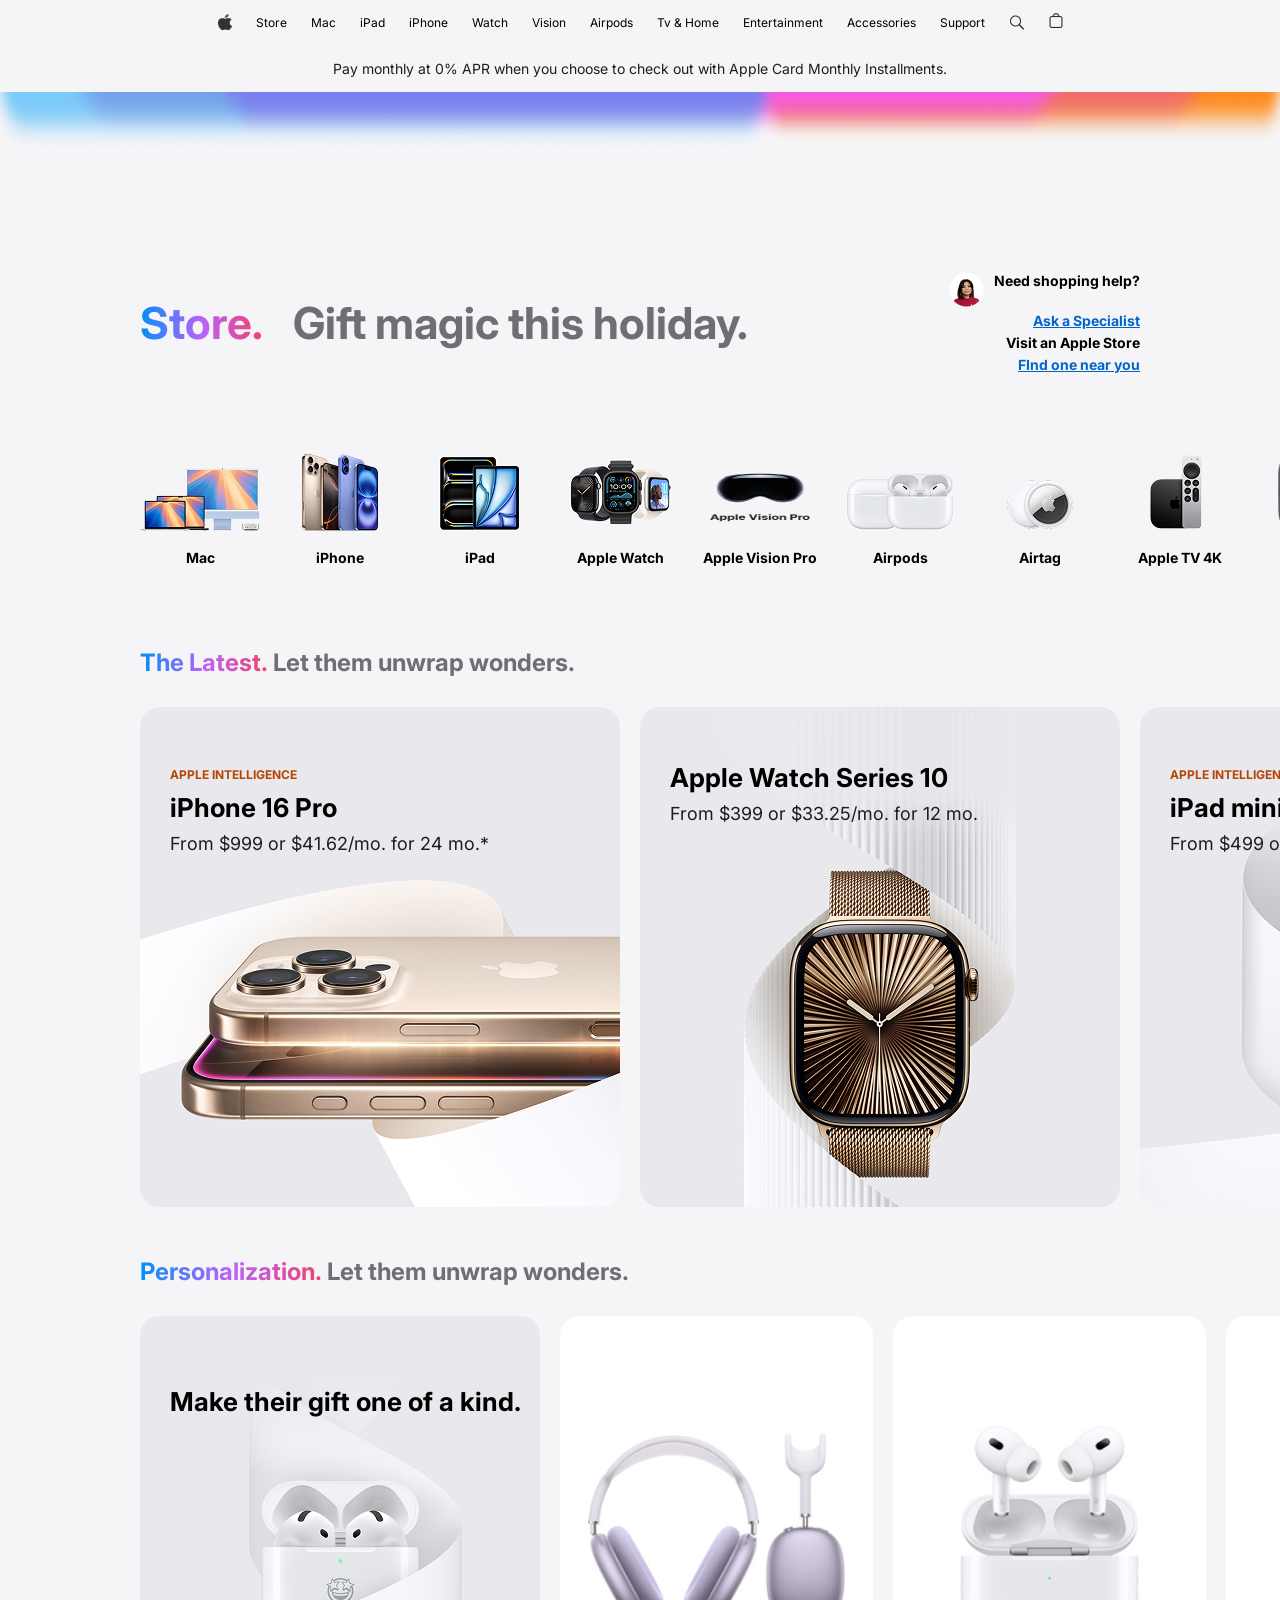
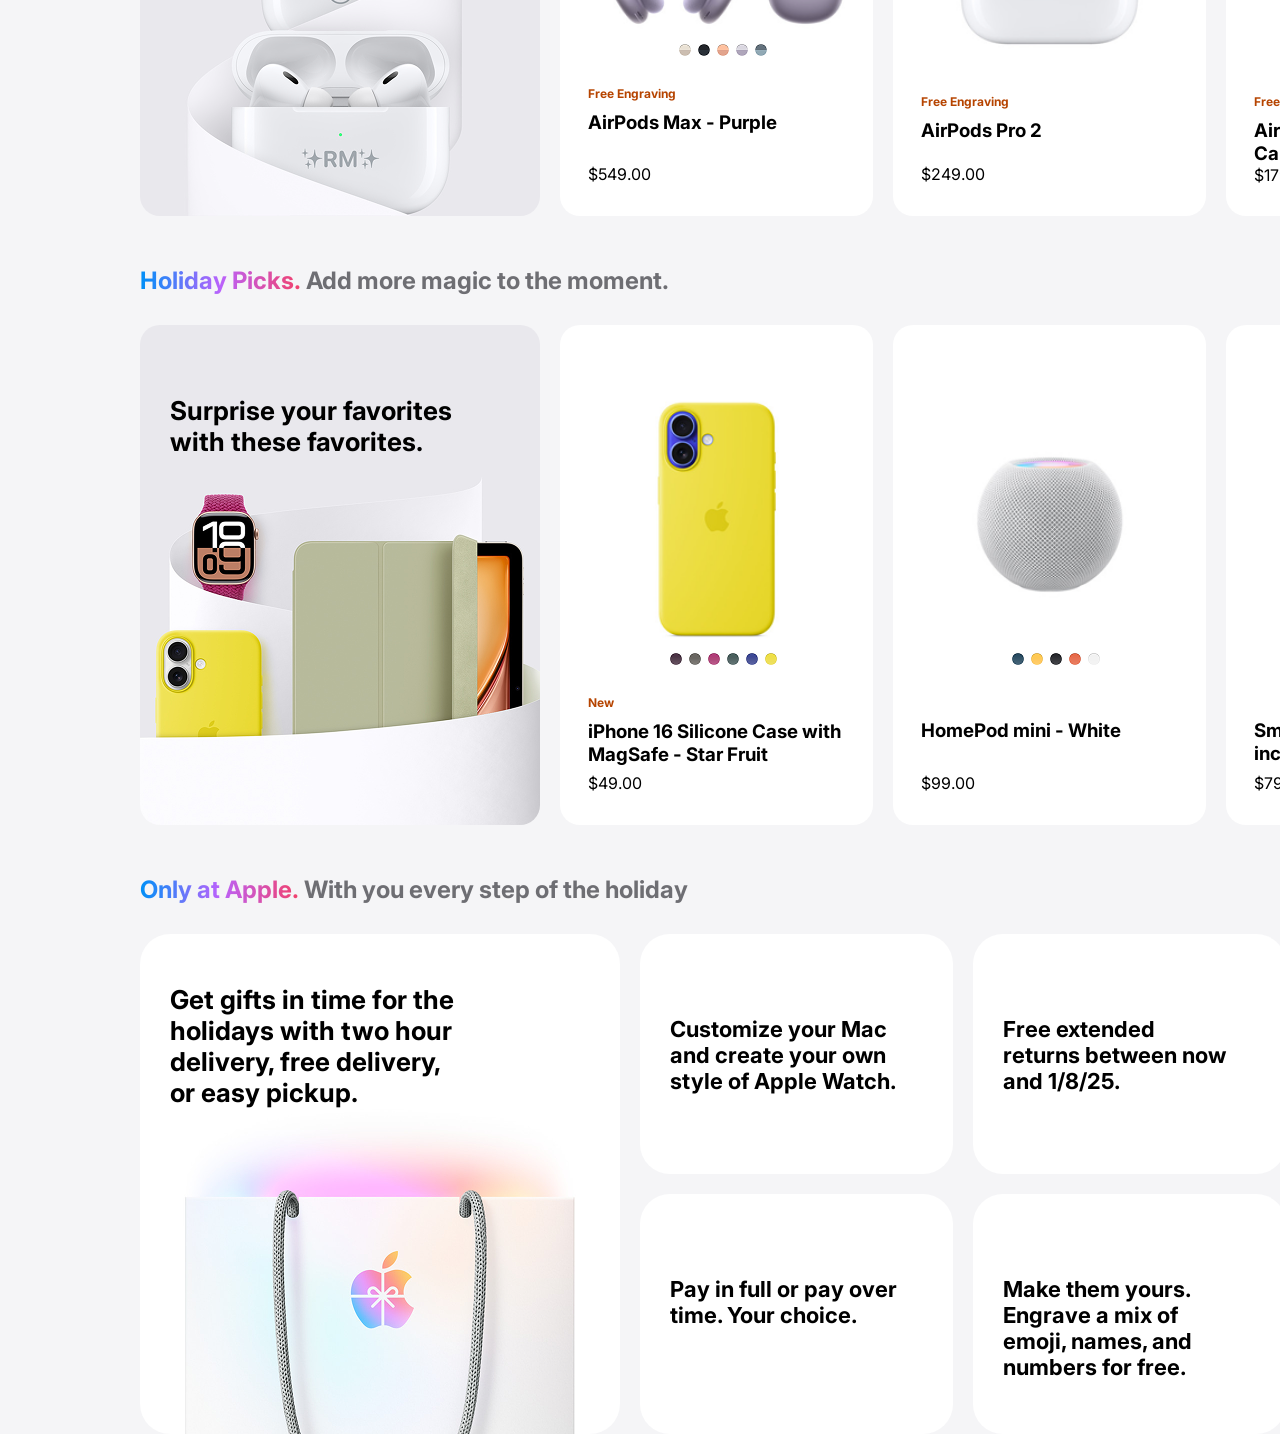
==== commit 7914cff1: "done" ====
--- a/store.html
+++ b/store.html
@@ -289,12 +289,24 @@
         </p>
       </div>
       <div class="only2">
-        <div class="grid1"></div>
-        <div class="grid1"></div>
-        <div class="grid1"></div>
-        <div class="grid1"></div>
-      </div>
-      <div class="only3"></div>
+        <div class="grid1">
+          Customize your Mac and create your own style of Apple Watch.
+        </div>
+        <div class="grid1">Pay in full or pay over time. Your choice.</div>
+      </div>
+      <div class="only2">
+        <div class="grid1">Free extended returns between now and 1/8/25.</div>
+        <div class="grid1">
+          Make them yours. Engrave a mix of emoji, names, and numbers for free.
+        </div>
+      </div>
+
+      <div class="only3">
+        <p class="p1">APPLE TRADE IN</p>
+        <p class="p2">
+          Trade in your current device. Get credit toward a new one.
+        </p>
+      </div>
     </div>
   </body>
 </html>
--- a/store.css
+++ b/store.css
@@ -287,7 +287,6 @@
 /* ///// */
 .only_at_apple {
   width: 100%;
-  width: 100%;
   display: flex;
   gap: 20px;
   overflow-x: scroll;
@@ -311,9 +310,41 @@
   height: 500px;
 }
 .only2 {
-  width: 646px;
-  height: 500px;
-  display: grid;
+  min-width: 313px;
+  display: flex;
+  flex-direction: column;
+  justify-content: space-between;
+  gap: 20px;
+}
+.grid1 {
+  min-width: 238px;
+  height: 240px;
+  background-color: white;
+  font-size: 22px;
+  font-weight: 700;
+  padding-top: 82px;
+  padding-left: 30px;
+  padding-right: 55px;
+  border-radius: 30px;
+}
+.only3 {
+  min-width: 480px;
+  height: 500px;
+  background-image: url(onlyatapple_2.png);
+  font-size: 26px;
+  font-weight: 700;
+  padding-left: 30px;
+  padding-top: 50px;
+  border-radius: 30px;
+  gap: 10px;
+}
 
-  background-color: white;
-}
+.p1 {
+  color: #6e6e73;
+  font-size: 12px;
+  font-weight: 700;
+}
+.p2 {
+  margin-top: 10px;
+  width: 330px;
+}
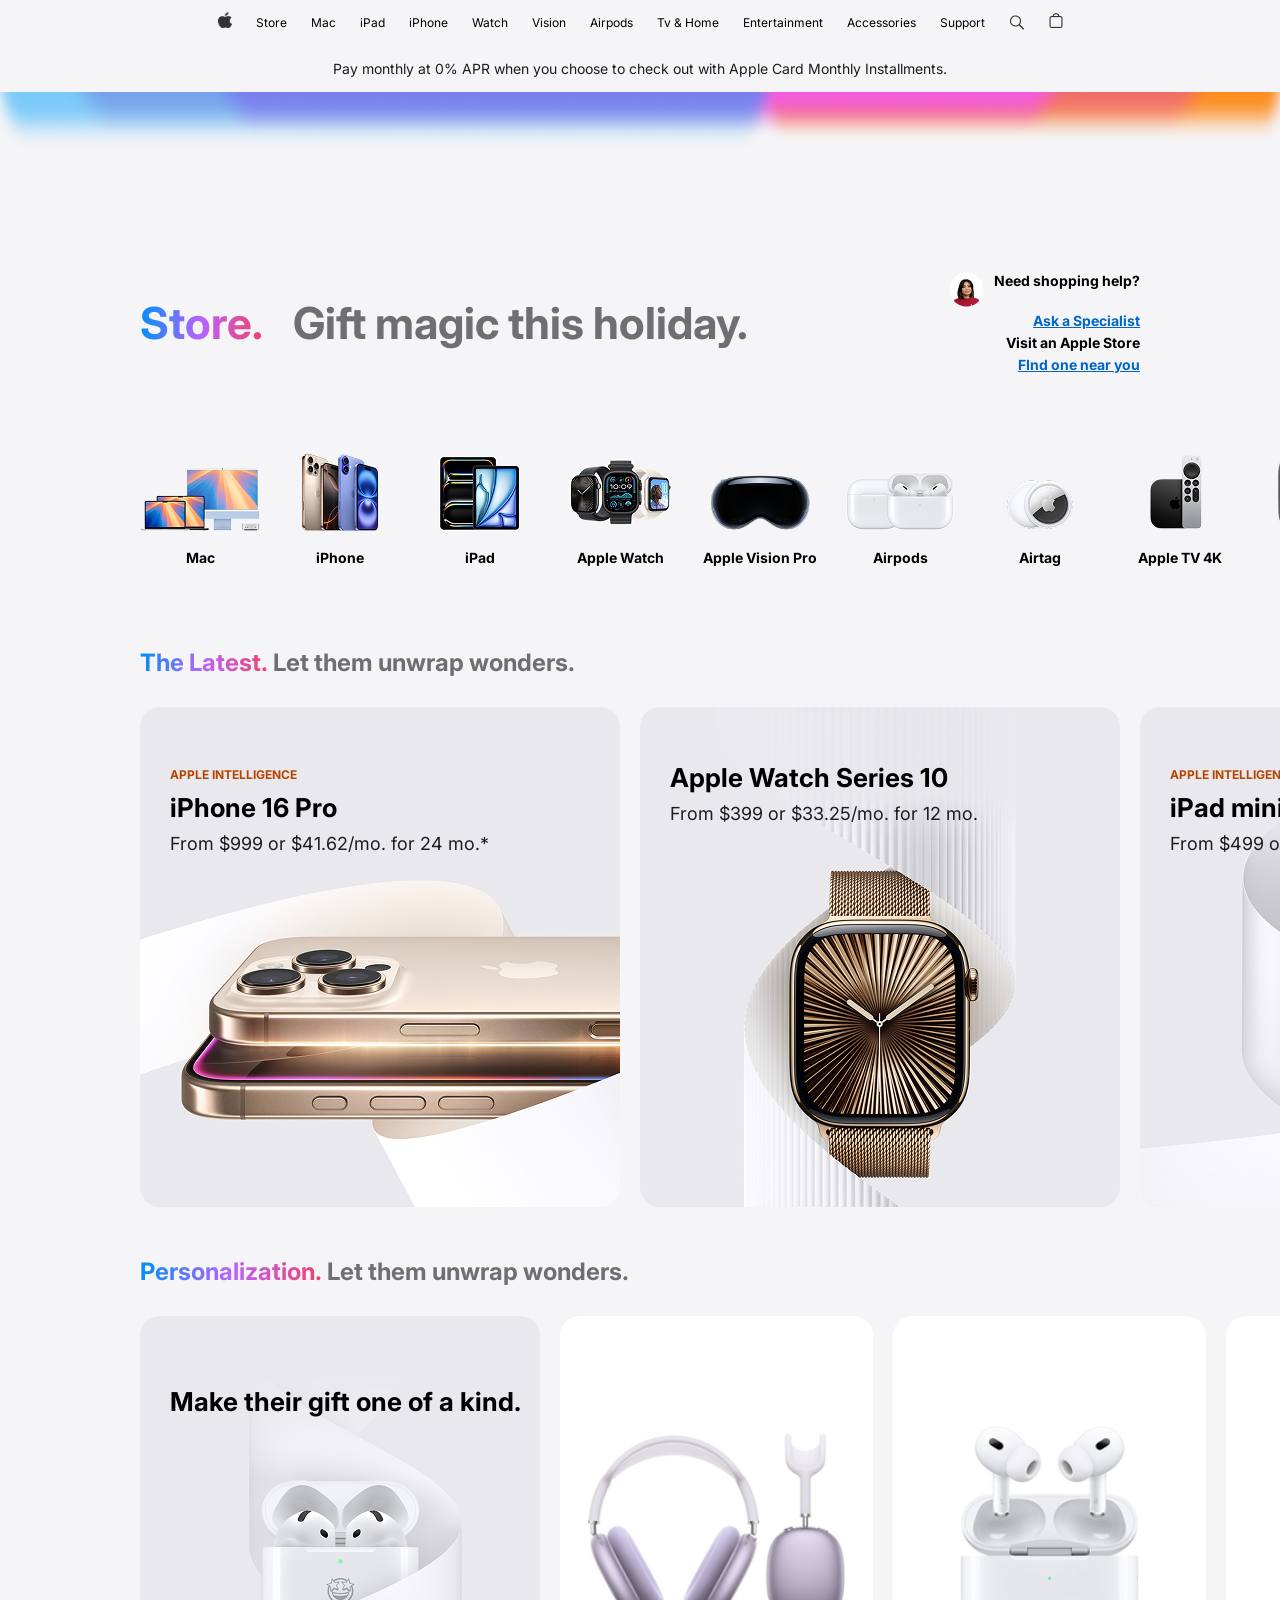
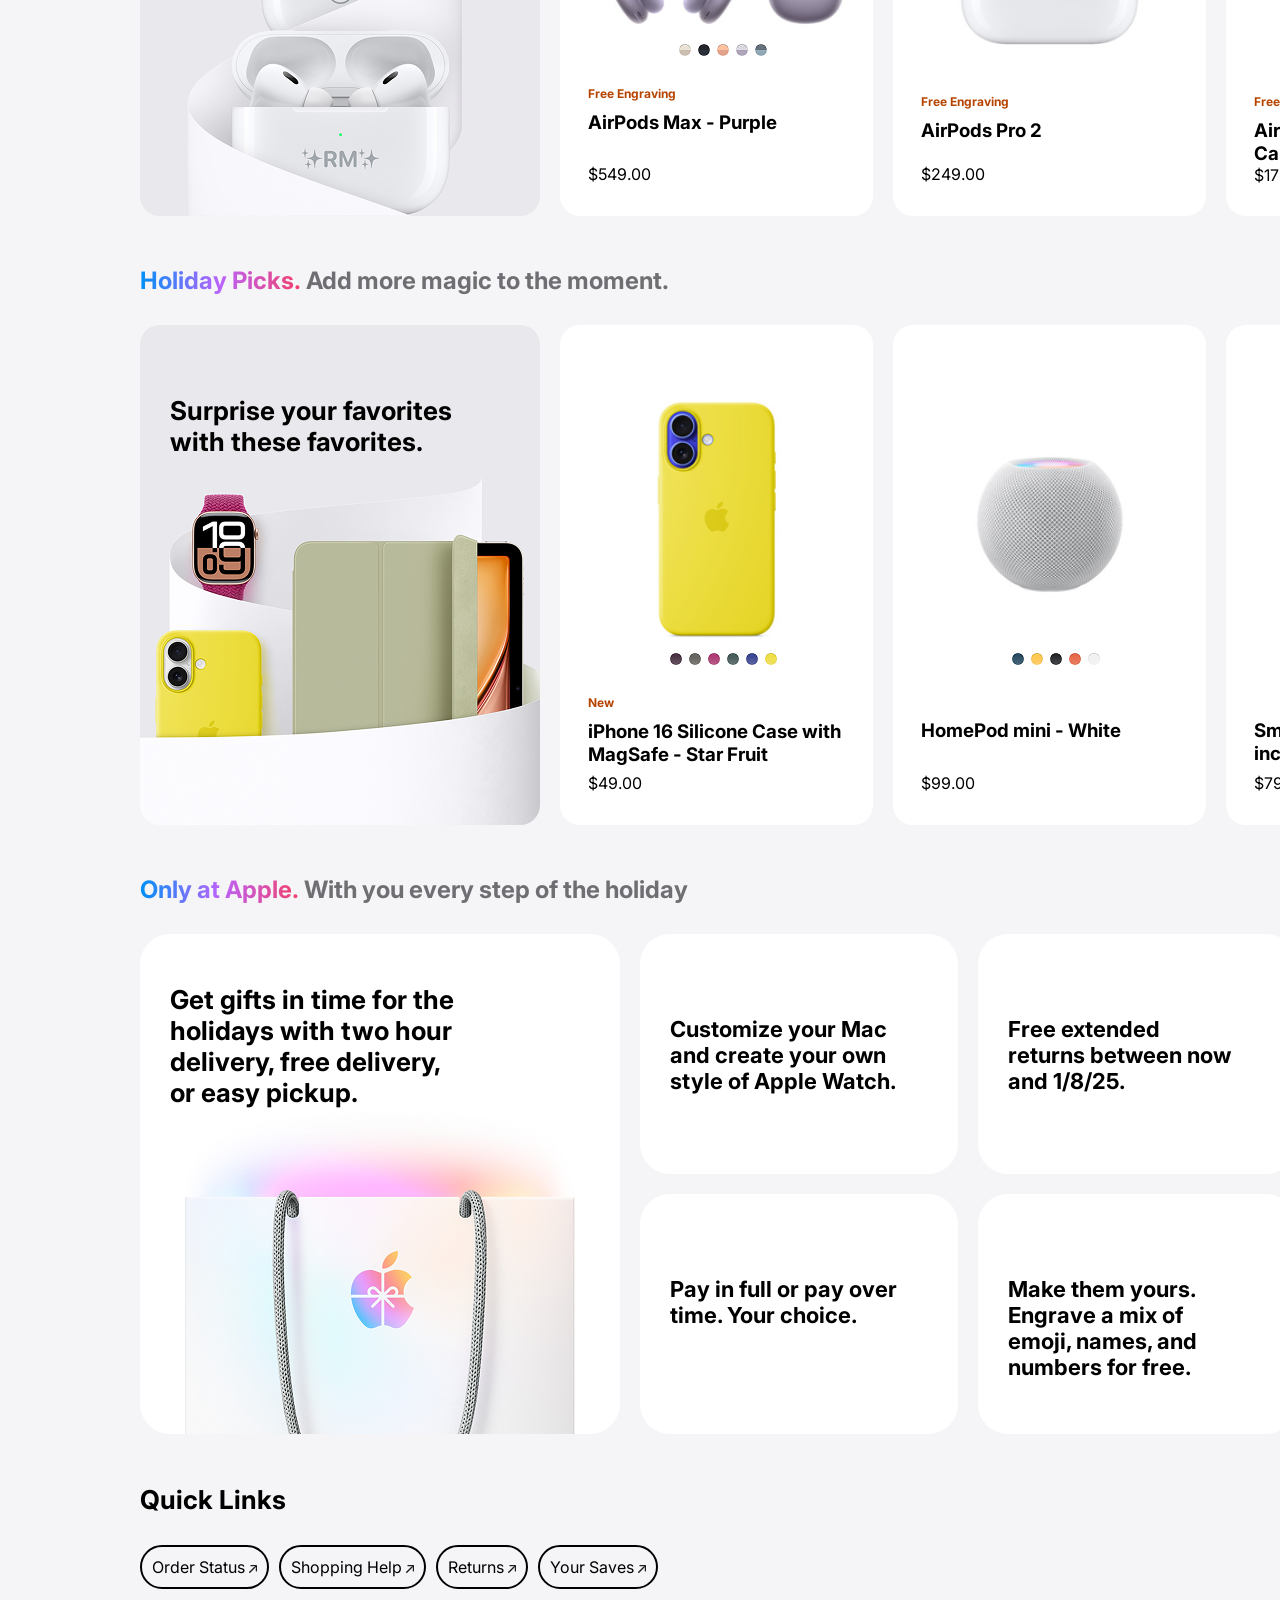
==== commit 0e877f18: "done" ====
--- a/store.html
+++ b/store.html
@@ -14,7 +14,9 @@
   </head>
   <body>
     <nav>
-      <img src="./navbar_item_apple-logo.png" class="navbar_logo" />
+      <a href="index.html"
+        ><img src="./navbar_item_apple-logo.png" class="navbar_logo"
+      /></a>
       <a>Store</a>
       <a>Mac</a>
       <a>iPad</a>
@@ -68,7 +70,7 @@
         <p>Apple Watch</p>
       </div>
       <div>
-        <img src="./Listitem.png" />
+        <img src="./apple_vision_pro.png" />
         <p>Apple Vision Pro</p>
       </div>
       <div>
@@ -308,5 +310,12 @@
         </p>
       </div>
     </div>
+    <h5>Quick Links</h5>
+    <footer>
+      <div>Order Status <img src="./Last.png" /></div>
+      <div>Shopping Help <img src="./Last.png" /></div>
+      <div>Returns <img src="./Last.png" /></div>
+      <div>Your Saves <img src="./Last.png" /></div>
+    </footer>
   </body>
 </html>
--- a/store.css
+++ b/store.css
@@ -287,6 +287,7 @@
 /* ///// */
 .only_at_apple {
   width: 100%;
+  height: 500px;
   display: flex;
   gap: 20px;
   overflow-x: scroll;
@@ -307,17 +308,16 @@
 }
 .only1 p {
   width: 305px;
-  height: 500px;
 }
 .only2 {
-  min-width: 313px;
+  width: 318px;
   display: flex;
   flex-direction: column;
   justify-content: space-between;
   gap: 20px;
 }
 .grid1 {
-  min-width: 238px;
+  min-width: 318px;
   height: 240px;
   background-color: white;
   font-size: 22px;
@@ -348,3 +348,22 @@
   margin-top: 10px;
   width: 330px;
 }
+h5 {
+  color: black;
+  font-size: 26px;
+  font-weight: 700;
+  padding-left: 140px;
+  margin-top: 50px;
+}
+footer {
+  display: flex;
+  gap: 10px;
+  margin-top: 30px;
+  margin-bottom: 50px;
+  padding-left: 140px;
+}
+footer div {
+  border: black 2px solid;
+  border-radius: 30px;
+  padding: 10px;
+}
